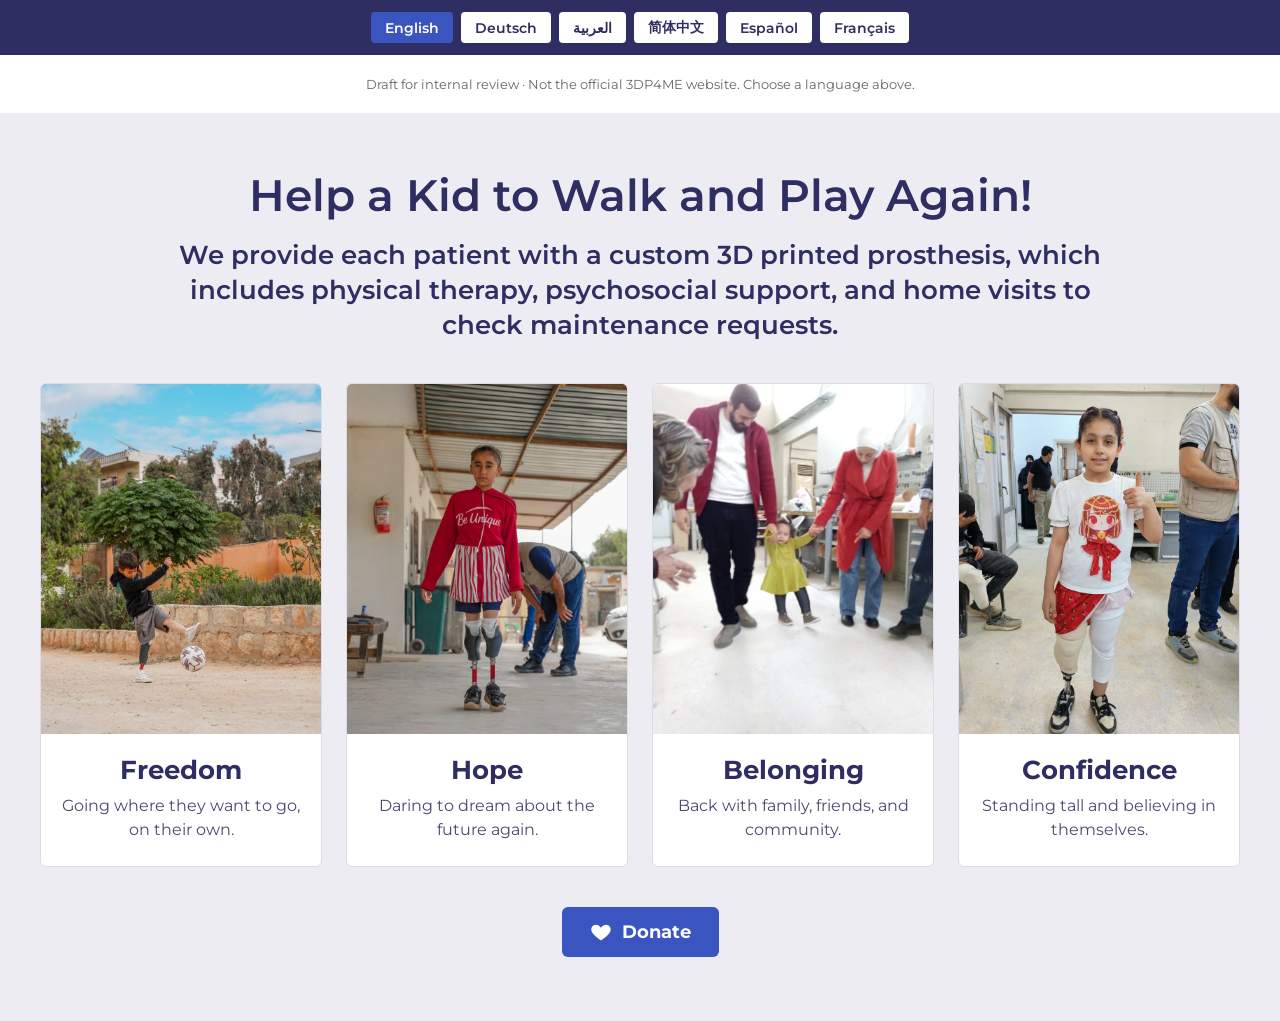
==== 3dp4me-sponsor/index.html @ bc094735 "Add 3DP4ME sponsor page section demo (draft for internal review) Co-Authored-By: Claude Opus 5.5 <no" ====
<!doctype html>
<!-- 預覽用：在電腦上打開就能看 6 種語言的樣子。真正放進網站的是 section.html -->
<html lang="en">
<head>
<meta charset="utf-8">
<meta name="viewport" content="width=device-width,initial-scale=1">
<meta name="robots" content="noindex,nofollow">
<title>3DP4ME Sponsor Section (Draft)</title>
<link href="https://fonts.googleapis.com/css2?family=Montserrat:wght@500;600;700&display=swap" rel="stylesheet">
<style>
  body{margin:0;background:#fff;font-family:Montserrat,Arial,sans-serif}
  .bar{display:flex;gap:8px;justify-content:center;padding:12px;background:#2f2e62;flex-wrap:wrap}
  .bar button{font:600 14px Montserrat,Arial;padding:6px 14px;border:0;border-radius:4px;cursor:pointer;background:#fff;color:#2f2e62}
  .bar button.on{background:#3a54c0;color:#fff}
  .note{text-align:center;font-size:13px;color:#666;padding:8px}
</style>
</head>
<body>
<div class="bar" id="bar"></div>
<p class="note">Draft for internal review · Not the official 3DP4ME website. Choose a language above.</p>
<div id="slot"></div>

<script>
// 各語言文字：英文是原文，其他是建議翻譯（給 Weglot 校對用）
const T = {
  en:{name:"English",dir:"ltr",h:"Help a Kid to Walk and Play Again!",
    p:"We provide each patient with a custom 3D printed prosthesis, which includes physical therapy, psychosocial support, and home visits to check maintenance requests.",
    v:[["Freedom","Going where they want to go, on their own."],["Hope","Daring to dream about the future again."],["Belonging","Back with family, friends, and community."],["Confidence","Standing tall and believing in themselves."]],
    b:"Donate",u:"/donate"},
  de:{name:"Deutsch",dir:"ltr",h:"Helfen Sie einem Kind, wieder zu laufen und zu spielen!",
    p:"Wir versorgen jeden Patienten mit einer individuell angefertigten Prothese aus dem 3D-Drucker. Dazu gehören Physiotherapie, psychosoziale Unterstützung und Hausbesuche, bei denen wir Wartungsanfragen prüfen.",
    v:[["Freiheit","Selbst dorthin gehen, wohin sie möchten."],["Hoffnung","Wieder von der Zukunft träumen."],["Zugehörigkeit","Wieder mitten in Familie, Freundeskreis und Gemeinschaft."],["Selbstvertrauen","Aufrecht stehen und an sich selbst glauben."]],
    b:"Spenden",u:"/de/donate/"},
  ar:{name:"العربية",dir:"rtl",h:"ساعد طفلاً على المشي واللعب من جديد!",
    p:"نوفّر لكل مريض طرفًا اصطناعيًا مصممًا خصيصًا له ومطبوعًا بتقنية الطباعة ثلاثية الأبعاد، ويشمل ذلك العلاج الطبيعي والدعم النفسي والاجتماعي والزيارات المنزلية لمتابعة طلبات الصيانة.",
    v:[["الحرية","يذهبون إلى حيث يريدون، بأنفسهم."],["الأمل","يجرؤون على الحلم بالمستقبل من جديد."],["الانتماء","يعودون إلى عائلاتهم وأصدقائهم ومجتمعهم."],["الثقة","يقفون بثبات ويؤمنون بأنفسهم."]],
    b:"تبرّع",u:"/ar/donate/"},
  zh:{name:"简体中文",dir:"ltr",h:"帮助孩子重新行走、尽情玩耍！",
    p:"我们为每位患者量身打造3D打印义肢，并提供物理治疗、心理社会支持，以及上门家访，跟进义肢的维修需求。",
    v:[["自由","想去哪里，就能自己走去。"],["希望","重新敢于梦想未来。"],["归属","重新回到家人、朋友和社区之中。"],["自信","抬头挺胸，相信自己。"]],
    b:"捐款",u:"/zh/donate/"},
  es:{name:"Español",dir:"ltr",h:"¡Ayuda a un niño a volver a caminar y jugar!",
    p:"Proporcionamos a cada paciente una prótesis personalizada impresa en 3D, que incluye fisioterapia, apoyo psicosocial y visitas a domicilio para atender las solicitudes de mantenimiento.",
    v:[["Libertad","Ir a donde quieran, por sí mismos."],["Esperanza","Atreverse a soñar de nuevo con el futuro."],["Pertenencia","De vuelta con su familia, sus amigos y su comunidad."],["Confianza","Mantenerse firmes y creer en sí mismos."]],
    b:"Donar",u:"/es/donate/"},
  fr:{name:"Français",dir:"ltr",h:"Aidez un enfant à marcher et à jouer de nouveau !",
    p:"Nous fournissons à chaque patient une prothèse sur mesure imprimée en 3D, accompagnée de kinésithérapie, d’un soutien psychosocial et de visites à domicile pour suivre les demandes d’entretien.",
    v:[["Liberté","Aller où ils veulent, par eux-mêmes."],["Espoir","Oser rêver à nouveau de l’avenir."],["Appartenance","Retrouver leur famille, leurs amis et leur communauté."],["Confiance","Se tenir droit et croire en soi."]],
    b:"Faire un don",u:"/fr/donate/"}
};
const IMG=["images/freedom.jpg","images/hope.jpg","images/belonging.jpg","images/confidence.jpg"];
let template="";

// 用 textContent 填字，不直接拼 HTML（避免網頁注入）
function render(lang){
  const t=T[lang], slot=document.getElementById("slot");
  slot.innerHTML=template;
  const s=slot.querySelector(".k3d-impact");
  s.dir=t.dir; s.lang=lang;
  s.querySelector("h2").textContent=t.h;
  s.querySelector(".k3d-lead").textContent=t.p;
  s.querySelectorAll(".k3d-card").forEach((c,i)=>{
    c.querySelector("img").src=IMG[i];
    c.querySelector(".k3d-word").textContent=t.v[i][0];
    c.querySelector(".k3d-text").textContent=t.v[i][1];
  });
  const btn=s.querySelector(".k3d-btn");
  btn.lastChild.textContent=" "+t.b;
  btn.href="https://3dp4me.org"+t.u;
  document.querySelectorAll(".bar button").forEach(b=>b.classList.toggle("on",b.dataset.l===lang));
}

const bar=document.getElementById("bar");
Object.keys(T).forEach(l=>{
  const b=document.createElement("button");
  b.textContent=T[l].name; b.dataset.l=l; b.onclick=()=>render(l); bar.appendChild(b);
});

fetch("section.html").then(r=>{ if(!r.ok) throw new Error(r.status); return r.text(); })
  .then(html=>{ template=html; render("en"); })
  .catch(err=>{
    // 直接雙擊打開時，有些瀏覽器不准讀旁邊的檔案，就顯示內嵌版本
    template=document.getElementById("fallback").innerHTML; render("en");
    console.warn("section.html not loaded, using embedded copy:", err);
  });
</script>
<template id="fallback"><!--
  3DP4ME – "Help a Kid to Walk and Play Again!" section
  For: Sponsor a Child page (https://3dp4me.org/sponsor/)

  HOW TO USE (WordPress):
  1. Upload the 4 photos in /images to the Media Library.
  2. Replace the 4 src="images/....jpg" below with their Media Library URLs.
  3. Paste this whole block into a "Custom HTML" block on the page.
  The site's translator (Weglot) will pick up the text for DE / AR / ZH / ES / FR.
  Suggested translations are in For_Web_Designer.md.

  All CSS is scoped under .k3d-impact so it won't affect the rest of the page.
-->
<section class="k3d-impact">
  <style>
    .k3d-impact{--navy:#2f2e62;--blue:#3a54c0;--bg:#edecf2;--card:#fff;--line:#dcdbe6;
      background:var(--bg);padding:56px 20px 64px;text-align:center;
      font-family:Montserrat,"Helvetica Neue",Arial,sans-serif;color:var(--navy)}
    .k3d-impact *{box-sizing:border-box}
    .k3d-impact h2{margin:0 auto 16px;max-width:900px;font-size:clamp(28px,4vw,44px);
      font-weight:600;line-height:1.2;color:var(--navy)}
    .k3d-impact .k3d-lead{margin:0 auto 40px;max-width:960px;font-size:clamp(18px,2.2vw,26px);
      font-weight:600;line-height:1.35;color:var(--navy)}
    .k3d-impact .k3d-grid{display:grid;grid-template-columns:repeat(4,1fr);gap:24px;
      max-width:1200px;margin:0 auto 40px;padding:0;list-style:none}
    .k3d-impact .k3d-card{background:var(--card);border:1px solid var(--line);border-radius:6px;
      overflow:hidden;display:flex;flex-direction:column}
    .k3d-impact .k3d-card img{display:block;width:100%;height:auto;aspect-ratio:4/5;object-fit:cover}
    .k3d-impact .k3d-body{padding:20px 18px 24px}
    .k3d-impact .k3d-word{margin:0 0 8px;font-size:26px;font-weight:700;color:var(--navy)}
    .k3d-impact .k3d-text{margin:0;font-size:16px;line-height:1.5;color:#4a4970}
    .k3d-impact .k3d-btn{display:inline-flex;align-items:center;gap:10px;background:var(--blue);
      color:#fff;text-decoration:none;font-weight:700;font-size:18px;padding:14px 28px;border-radius:6px}
    .k3d-impact .k3d-btn:hover{filter:brightness(1.1)}
    .k3d-impact .k3d-btn svg{width:22px;height:22px;fill:#fff}
    @media (max-width:960px){.k3d-impact .k3d-grid{grid-template-columns:repeat(2,1fr)}}
    @media (max-width:520px){.k3d-impact .k3d-grid{grid-template-columns:1fr;max-width:380px}}
  </style>

  <h2>Help a Kid to Walk and Play Again!</h2>
  <p class="k3d-lead">We provide each patient with a custom 3D printed prosthesis, which includes physical therapy, psychosocial support, and home visits to check maintenance requests.</p>

  <ul class="k3d-grid">
    <li class="k3d-card">
      <img src="images/freedom.jpg" alt="A boy kicks a soccer ball outdoors with his prosthetic leg" loading="lazy" width="800" height="1000">
      <div class="k3d-body">
        <h3 class="k3d-word">Freedom</h3>
        <p class="k3d-text">Going where they want to go, on their own.</p>
      </div>
    </li>
    <li class="k3d-card">
      <img src="images/hope.jpg" alt="A child stands tall on two new prosthetic legs" loading="lazy" width="800" height="1000">
      <div class="k3d-body">
        <h3 class="k3d-word">Hope</h3>
        <p class="k3d-text">Daring to dream about the future again.</p>
      </div>
    </li>
    <li class="k3d-card">
      <img src="images/belonging.jpg" alt="A toddler takes steps holding her parents' hands" loading="lazy" width="800" height="1000">
      <div class="k3d-body">
        <h3 class="k3d-word">Belonging</h3>
        <p class="k3d-text">Back with family, friends, and community.</p>
      </div>
    </li>
    <li class="k3d-card">
      <img src="images/confidence.jpg" alt="A smiling girl gives a thumbs-up on her new prosthetic leg" loading="lazy" width="800" height="1000">
      <div class="k3d-body">
        <h3 class="k3d-word">Confidence</h3>
        <p class="k3d-text">Standing tall and believing in themselves.</p>
      </div>
    </li>
  </ul>

  <a class="k3d-btn" href="/donate">
    <svg viewBox="0 0 24 24" aria-hidden="true"><path d="M12 21s-7.5-4.6-10-9.4C.4 8.3 2.3 4 6.4 4c2.3 0 4 1.3 5.6 3.3C13.6 5.3 15.3 4 17.6 4c4.1 0 6 4.3 4.4 7.6C19.5 16.4 12 21 12 21z"/></svg>
    Donate
  </a>
</section>
</template>
</body>
</html>
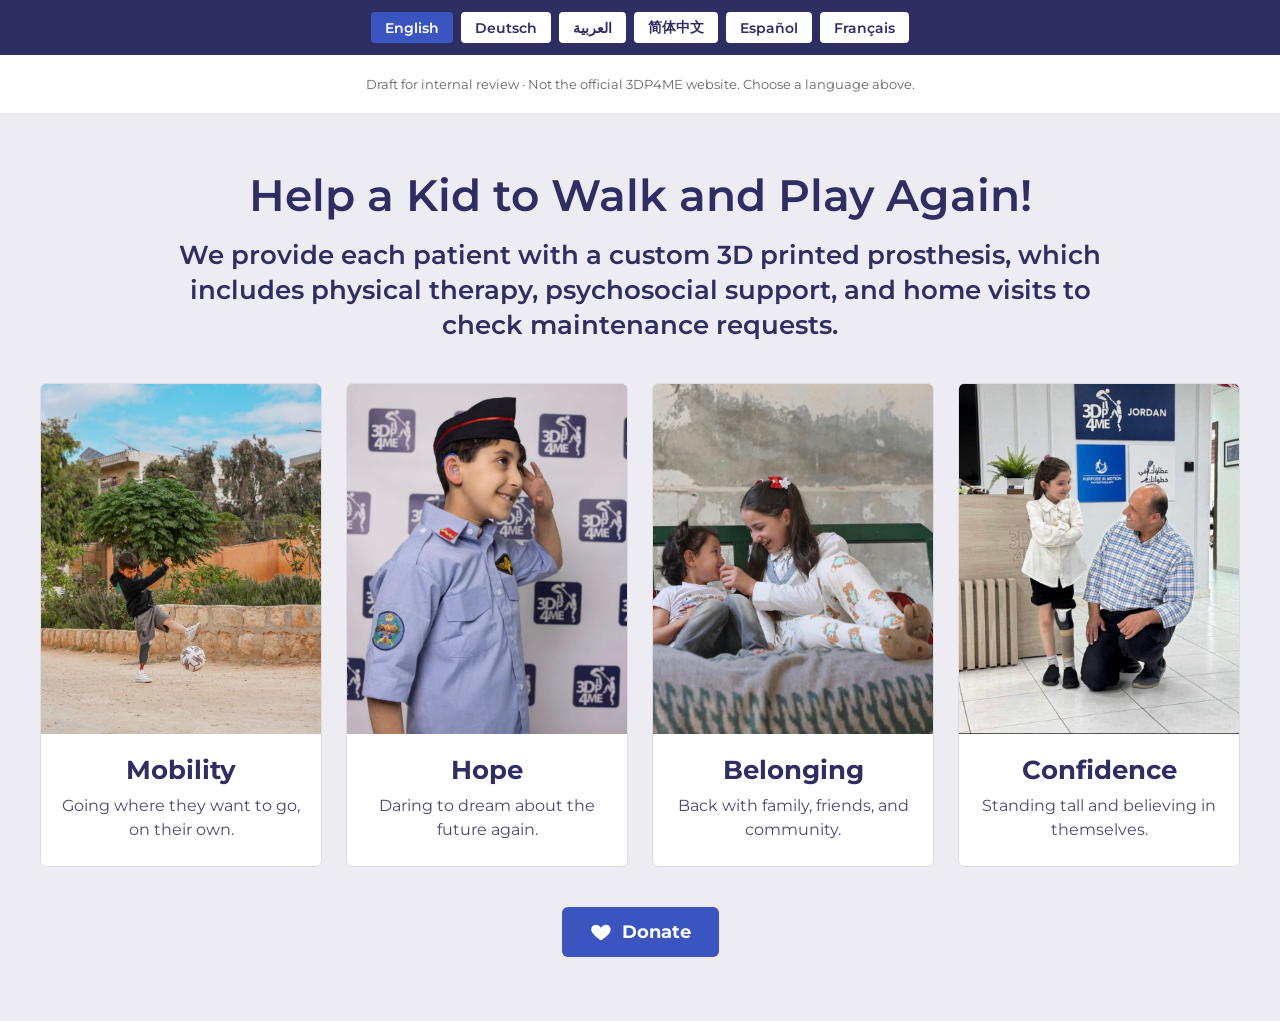
==== commit 915274f2: "3DP4ME sponsor section: new Hope/Belonging/Confidence photos, Freedom -> Mobility Co-Authored-By: Cl" ====
--- a/3dp4me-sponsor/index.html
+++ b/3dp4me-sponsor/index.html
@@ -25,27 +25,27 @@
 const T = {
   en:{name:"English",dir:"ltr",h:"Help a Kid to Walk and Play Again!",
     p:"We provide each patient with a custom 3D printed prosthesis, which includes physical therapy, psychosocial support, and home visits to check maintenance requests.",
-    v:[["Freedom","Going where they want to go, on their own."],["Hope","Daring to dream about the future again."],["Belonging","Back with family, friends, and community."],["Confidence","Standing tall and believing in themselves."]],
+    v:[["Mobility","Going where they want to go, on their own."],["Hope","Daring to dream about the future again."],["Belonging","Back with family, friends, and community."],["Confidence","Standing tall and believing in themselves."]],
     b:"Donate",u:"/donate"},
   de:{name:"Deutsch",dir:"ltr",h:"Helfen Sie einem Kind, wieder zu laufen und zu spielen!",
     p:"Wir versorgen jeden Patienten mit einer individuell angefertigten Prothese aus dem 3D-Drucker. Dazu gehören Physiotherapie, psychosoziale Unterstützung und Hausbesuche, bei denen wir Wartungsanfragen prüfen.",
-    v:[["Freiheit","Selbst dorthin gehen, wohin sie möchten."],["Hoffnung","Wieder von der Zukunft träumen."],["Zugehörigkeit","Wieder mitten in Familie, Freundeskreis und Gemeinschaft."],["Selbstvertrauen","Aufrecht stehen und an sich selbst glauben."]],
+    v:[["Mobilität","Selbst dorthin gehen, wohin sie möchten."],["Hoffnung","Wieder von der Zukunft träumen."],["Zugehörigkeit","Wieder mitten in Familie, Freundeskreis und Gemeinschaft."],["Selbstvertrauen","Aufrecht stehen und an sich selbst glauben."]],
     b:"Spenden",u:"/de/donate/"},
   ar:{name:"العربية",dir:"rtl",h:"ساعد طفلاً على المشي واللعب من جديد!",
     p:"نوفّر لكل مريض طرفًا اصطناعيًا مصممًا خصيصًا له ومطبوعًا بتقنية الطباعة ثلاثية الأبعاد، ويشمل ذلك العلاج الطبيعي والدعم النفسي والاجتماعي والزيارات المنزلية لمتابعة طلبات الصيانة.",
-    v:[["الحرية","يذهبون إلى حيث يريدون، بأنفسهم."],["الأمل","يجرؤون على الحلم بالمستقبل من جديد."],["الانتماء","يعودون إلى عائلاتهم وأصدقائهم ومجتمعهم."],["الثقة","يقفون بثبات ويؤمنون بأنفسهم."]],
+    v:[["التنقّل","يذهبون إلى حيث يريدون، بأنفسهم."],["الأمل","يجرؤون على الحلم بالمستقبل من جديد."],["الانتماء","يعودون إلى عائلاتهم وأصدقائهم ومجتمعهم."],["الثقة","يقفون بثبات ويؤمنون بأنفسهم."]],
     b:"تبرّع",u:"/ar/donate/"},
   zh:{name:"简体中文",dir:"ltr",h:"帮助孩子重新行走、尽情玩耍！",
     p:"我们为每位患者量身打造3D打印义肢，并提供物理治疗、心理社会支持，以及上门家访，跟进义肢的维修需求。",
-    v:[["自由","想去哪里，就能自己走去。"],["希望","重新敢于梦想未来。"],["归属","重新回到家人、朋友和社区之中。"],["自信","抬头挺胸，相信自己。"]],
+    v:[["行动力","想去哪里，就能自己走去。"],["希望","重新敢于梦想未来。"],["归属","重新回到家人、朋友和社区之中。"],["自信","抬头挺胸，相信自己。"]],
     b:"捐款",u:"/zh/donate/"},
   es:{name:"Español",dir:"ltr",h:"¡Ayuda a un niño a volver a caminar y jugar!",
     p:"Proporcionamos a cada paciente una prótesis personalizada impresa en 3D, que incluye fisioterapia, apoyo psicosocial y visitas a domicilio para atender las solicitudes de mantenimiento.",
-    v:[["Libertad","Ir a donde quieran, por sí mismos."],["Esperanza","Atreverse a soñar de nuevo con el futuro."],["Pertenencia","De vuelta con su familia, sus amigos y su comunidad."],["Confianza","Mantenerse firmes y creer en sí mismos."]],
+    v:[["Movilidad","Ir a donde quieran, por sí mismos."],["Esperanza","Atreverse a soñar de nuevo con el futuro."],["Pertenencia","De vuelta con su familia, sus amigos y su comunidad."],["Confianza","Mantenerse firmes y creer en sí mismos."]],
     b:"Donar",u:"/es/donate/"},
   fr:{name:"Français",dir:"ltr",h:"Aidez un enfant à marcher et à jouer de nouveau !",
     p:"Nous fournissons à chaque patient une prothèse sur mesure imprimée en 3D, accompagnée de kinésithérapie, d’un soutien psychosocial et de visites à domicile pour suivre les demandes d’entretien.",
-    v:[["Liberté","Aller où ils veulent, par eux-mêmes."],["Espoir","Oser rêver à nouveau de l’avenir."],["Appartenance","Retrouver leur famille, leurs amis et leur communauté."],["Confiance","Se tenir droit et croire en soi."]],
+    v:[["Mobilité","Aller où ils veulent, par eux-mêmes."],["Espoir","Oser rêver à nouveau de l’avenir."],["Appartenance","Retrouver leur famille, leurs amis et leur communauté."],["Confiance","Se tenir droit et croire en soi."]],
     b:"Faire un don",u:"/fr/donate/"}
 };
 const IMG=["images/freedom.jpg","images/hope.jpg","images/belonging.jpg","images/confidence.jpg"];
@@ -130,26 +130,26 @@
     <li class="k3d-card">
       <img src="images/freedom.jpg" alt="A boy kicks a soccer ball outdoors with his prosthetic leg" loading="lazy" width="800" height="1000">
       <div class="k3d-body">
-        <h3 class="k3d-word">Freedom</h3>
+        <h3 class="k3d-word">Mobility</h3>
         <p class="k3d-text">Going where they want to go, on their own.</p>
       </div>
     </li>
     <li class="k3d-card">
-      <img src="images/hope.jpg" alt="A child stands tall on two new prosthetic legs" loading="lazy" width="800" height="1000">
+      <img src="images/hope.jpg" alt="A smiling boy in uniform salutes, dreaming of his future" loading="lazy" width="800" height="1000">
       <div class="k3d-body">
         <h3 class="k3d-word">Hope</h3>
         <p class="k3d-text">Daring to dream about the future again.</p>
       </div>
     </li>
     <li class="k3d-card">
-      <img src="images/belonging.jpg" alt="A toddler takes steps holding her parents' hands" loading="lazy" width="800" height="1000">
+      <img src="images/belonging.jpg" alt="Two girls laugh and play together on a swing" loading="lazy" width="800" height="1000">
       <div class="k3d-body">
         <h3 class="k3d-word">Belonging</h3>
         <p class="k3d-text">Back with family, friends, and community.</p>
       </div>
     </li>
     <li class="k3d-card">
-      <img src="images/confidence.jpg" alt="A smiling girl gives a thumbs-up on her new prosthetic leg" loading="lazy" width="800" height="1000">
+      <img src="images/confidence.jpg" alt="A girl stands proudly on her new prosthetic leg, arms crossed and smiling" loading="lazy" width="800" height="1000">
       <div class="k3d-body">
         <h3 class="k3d-word">Confidence</h3>
         <p class="k3d-text">Standing tall and believing in themselves.</p>
